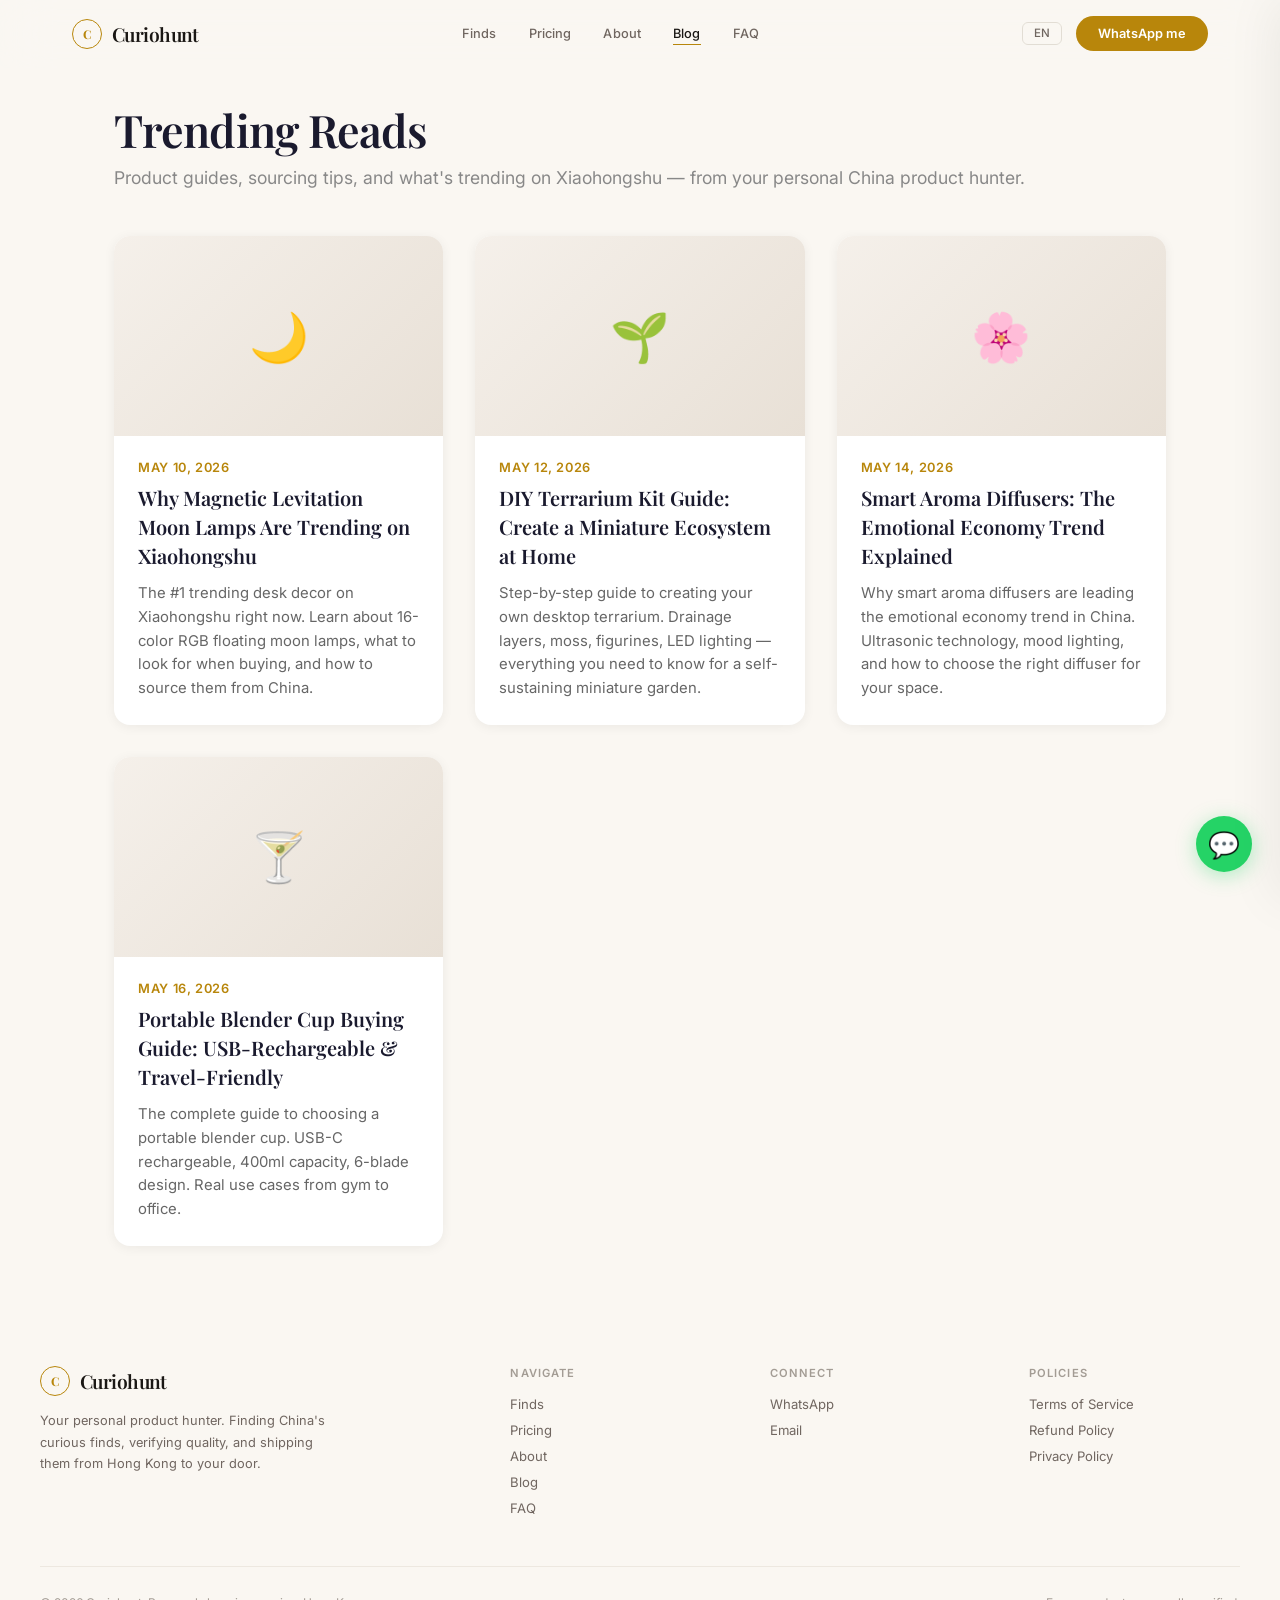
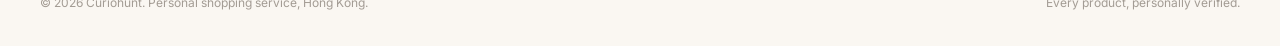
==== blog/index.html @ 47d810d3 "Move blog listing to blog/index.html, fix 404 at blog/" ====
<!DOCTYPE html>
<html lang="en">
<head>
<meta charset="UTF-8">
<meta name="viewport" content="width=device-width, initial-scale=1.0">
<meta name="description" content="Curiohunt blog &mdash; trending China product guides, Xiaohongshu trends, sourcing tips, and DIY guides from your personal product hunter in Hong Kong.">
<meta name="keywords" content="China sourcing blog, Xiaohongshu trends, product sourcing guide, China wholesale tips">
<meta property="og:title" content="Blog &mdash; Curiohunt | China Product Sourcing Guides &amp; Trends">
<meta property="og:description" content="Product guides, sourcing tips, and trending Xiaohongshu finds from your personal China product hunter.">
<meta property="og:url" content="https://hkshop.gamewayz.com/blog/">
<meta property="og:type" content="website">
<link rel="canonical" href="https://hkshop.gamewayz.com/blog/">
<title>Blog &mdash; China Product Sourcing Guides &amp; Xiaohongshu Trends</title>
<link rel="preconnect" href="https://fonts.googleapis.com">
<link href="https://fonts.googleapis.com/css2?family=Inter:wght@300;400;500;600;700&family=Playfair+Display:ital,wght@0,400;0,500;0,600;0,700;1,400;1,500&display=swap" rel="stylesheet">
<link rel="stylesheet" href="../css/style.css">
<style>
.blog-index { max-width: 1100px; margin: 0 auto; padding: 100px 24px 60px; }
.blog-index h1 { font-family: 'Playfair Display', serif; font-size: 2.8rem; font-weight: 600; color: #1a1a2e; margin-bottom: 0.5rem; letter-spacing: -0.02em; }
.blog-index .subtitle { color: #888; font-size: 1.1rem; margin-bottom: 3rem; }
.blog-grid { display: grid; grid-template-columns: repeat(auto-fill, minmax(320px, 1fr)); gap: 32px; }
.blog-card { background: #fff; border-radius: 16px; overflow: hidden; box-shadow: 0 2px 12px rgba(0,0,0,0.06); transition: transform 0.2s, box-shadow 0.2s; }
.blog-card:hover { transform: translateY(-4px); box-shadow: 0 8px 24px rgba(0,0,0,0.1); }
.blog-card-img { width: 100%; height: 200px; background: linear-gradient(135deg, #f5f0ea 0%, #e8e0d6 100%); display: flex; align-items: center; justify-content: center; color: #b8860b; font-size: 3rem; }
.blog-card-body { padding: 24px; }
.blog-card-date { font-size: 0.8rem; color: #b8860b; font-weight: 600; text-transform: uppercase; letter-spacing: 0.05em; margin-bottom: 8px; }
.blog-card h2 { margin: 0 0 12px; }
.blog-card h2 a { font-family: 'Playfair Display', serif; font-size: 1.25rem; font-weight: 600; color: #1a1a2e; text-decoration: none; line-height: 1.4; }
.blog-card h2 a:hover { color: #b8860b; }
.blog-card p { color: #666; font-size: 0.93rem; line-height: 1.6; margin: 0; }
@media (max-width: 600px) { .blog-index { padding: 80px 16px 40px; } .blog-index h1 { font-size: 2rem; } }
</style>
</head>
<body>

<nav id="nav" data-active="blog"></nav>

<a href="https://wa.me/85212345678?text=Hi%20I%20saw%20Curiohunt" class="float-wa" target="_blank" aria-label="WhatsApp">
  &#128172;
  <span class="wa-tooltip">Chat with me</span>
</a>

<section class="blog-index">
  <h1>Trending Reads</h1>
  <p class="subtitle">Product guides, sourcing tips, and what's trending on Xiaohongshu — from your personal China product hunter.</p>

  <div class="blog-grid">
    <article class="blog-card">
      <div class="blog-card-img">&#127769;</div>
      <div class="blog-card-body">
        <div class="blog-card-date">May 10, 2026</div>
        <h2><a href="trending-moon-lamp.html">Why Magnetic Levitation Moon Lamps Are Trending on Xiaohongshu</a></h2>
        <p>The #1 trending desk decor on Xiaohongshu right now. Learn about 16-color RGB floating moon lamps, what to look for when buying, and how to source them from China.</p>
      </div>
    </article>

    <article class="blog-card">
      <div class="blog-card-img">&#127793;</div>
      <div class="blog-card-body">
        <div class="blog-card-date">May 12, 2026</div>
        <h2><a href="diy-terrarium-guide.html">DIY Terrarium Kit Guide: Create a Miniature Ecosystem at Home</a></h2>
        <p>Step-by-step guide to creating your own desktop terrarium. Drainage layers, moss, figurines, LED lighting — everything you need to know for a self-sustaining miniature garden.</p>
      </div>
    </article>

    <article class="blog-card">
      <div class="blog-card-img">&#127800;</div>
      <div class="blog-card-body">
        <div class="blog-card-date">May 14, 2026</div>
        <h2><a href="aroma-diffuser.html">Smart Aroma Diffusers: The Emotional Economy Trend Explained</a></h2>
        <p>Why smart aroma diffusers are leading the emotional economy trend in China. Ultrasonic technology, mood lighting, and how to choose the right diffuser for your space.</p>
      </div>
    </article>

    <article class="blog-card">
      <div class="blog-card-img">&#127864;</div>
      <div class="blog-card-body">
        <div class="blog-card-date">May 16, 2026</div>
        <h2><a href="blender-cup-guide.html">Portable Blender Cup Buying Guide: USB-Rechargeable &amp; Travel-Friendly</a></h2>
        <p>The complete guide to choosing a portable blender cup. USB-C rechargeable, 400ml capacity, 6-blade design. Real use cases from gym to office.</p>
      </div>
    </article>
  </div>
</section>

<footer id="footer"></footer>

<div class="modal-overlay" id="modalOverlay"></div>
<div class="modal" id="modal">
  <div class="modal-header">
    <span style="font-size:0.78rem;color:var(--text-tertiary);font-weight:500" id="modalBreadcrumb">Product detail</span>
    <button class="modal-close" id="modalClose">&times;</button>
  </div>
  <div class="modal-body" id="modalBody"></div>
</div>

<script src="../js/data.js"></script>
<script src="../js/main.js"></script>
</body>
</html>
---- css/style.css ----
*,*::before,*::after{margin:0;padding:0;box-sizing:border-box}
:root{
  --bg:#faf7f2;--bg-card:#fff;--bg-warm:#f5f0e8;--bg-overlay:rgba(0,0,0,0.35);
  --text:#1a1714;--text-secondary:#706660;--text-tertiary:#a39c94;
  --accent:#b8860b;--accent-hover:#a0750a;--accent-light:#faf1e0;--accent-glow:rgba(184,134,11,0.08);
  --border:#e2ddd4;--border-light:#ede8e0;
  --shadow:0 2px 20px rgba(0,0,0,0.04);--shadow-lg:0 12px 48px rgba(0,0,0,0.06);--shadow-xl:0 24px 64px rgba(0,0,0,0.1);
  --radius:20px;--radius-sm:12px;--radius-xl:28px;
  --font-sans:'Inter',-apple-system,system-ui,sans-serif;
  --font-serif:'Playfair Display',Georgia,serif;
  --max-w:1200px;--nav-h:68px;
  --space-bg:#08081a;--space-bg2:#0d0d28;--space-accent:#e8d5a3;--space-glow:rgba(232,213,163,0.12);
}
html{scroll-behavior:smooth}
body{font-family:var(--font-sans);background:var(--bg);color:var(--text);-webkit-font-smoothing:antialiased;overflow-x:hidden}
::selection{background:var(--accent);color:#fff}
a{color:inherit;text-decoration:none}
img{display:block;max-width:100%;width:100%;height:100%;object-fit:cover}

/* ===== FADE-IN ===== */
.fade-in{opacity:0;transform:translateY(40px);transition:opacity 0.8s cubic-bezier(0.22,1,0.36,1),transform 0.8s cubic-bezier(0.22,1,0.36,1)}
.fade-in.visible{opacity:1;transform:translateY(0)}
.fade-in-d1{transition-delay:0.1s}.fade-in-d2{transition-delay:0.2s}.fade-in-d3{transition-delay:0.3s}.fade-in-d4{transition-delay:0.4s}

/* ===== FLOATING WHATSAPP ===== */
.float-wa{position:fixed;bottom:28px;right:28px;z-index:99;width:56px;height:56px;border-radius:50%;background:#25D366;color:#fff;display:flex;align-items:center;justify-content:center;font-size:1.6rem;box-shadow:0 4px 20px rgba(37,211,102,0.35);transition:all 0.3s;cursor:pointer;border:none}
.float-wa:hover{transform:scale(1.1);box-shadow:0 8px 32px rgba(37,211,102,0.45)}
.float-wa .wa-tooltip{position:absolute;right:64px;top:50%;transform:translateY(-50%);background:var(--text);color:#fff;font-size:0.72rem;font-weight:500;padding:8px 14px;border-radius:8px;white-space:nowrap;opacity:0;pointer-events:none;transition:all 0.3s}
.float-wa:hover .wa-tooltip{opacity:1}
@media(max-width:600px){.float-wa{bottom:16px;right:16px;width:48px;height:48px;font-size:1.3rem}}

/* ===== NAV ===== */
nav{position:fixed;top:0;left:0;right:0;height:var(--nav-h);z-index:100;background:rgba(250,247,242,0.85);backdrop-filter:blur(24px);-webkit-backdrop-filter:blur(24px);border-bottom:1px solid transparent;transition:border-color 0.3s,background 0.3s,box-shadow 0.3s}
nav.scrolled{background:rgba(250,247,242,0.96);border-color:var(--border-light);box-shadow:0 1px 20px rgba(0,0,0,0.03)}
.nav-inner{max-width:var(--max-w);margin:0 auto;display:flex;align-items:center;justify-content:space-between;height:100%;padding:0 32px}
.logo{display:flex;align-items:center;gap:10px;font-family:var(--font-serif);font-size:1.2rem;font-weight:600;letter-spacing:-0.03em}
.logo-mark{width:30px;height:30px;border:1.5px solid var(--accent);border-radius:50%;display:flex;align-items:center;justify-content:center;font-size:0.75rem;color:var(--accent);font-weight:700;flex-shrink:0;font-family:var(--font-serif);transition:transform 0.4s}
.logo:hover .logo-mark{transform:rotate(90deg)}
.nav-links{display:none;gap:32px}
.nav-links a{font-size:0.8rem;color:var(--text-secondary);transition:color 0.2s;font-weight:500;letter-spacing:0.01em;position:relative}
.nav-links a::after{content:'';position:absolute;bottom:-4px;left:0;width:0;height:1.5px;background:var(--accent);transition:width 0.3s}
.nav-links a:hover{color:var(--text)}.nav-links a:hover::after{width:100%}
.nav-links a.active{color:var(--text)}
.nav-links a.active::after{width:100%}
.nav-actions{display:flex;align-items:center;gap:10px}
.lang-btn{background:none;border:1px solid var(--border);color:var(--text-secondary);font-size:0.72rem;font-weight:500;padding:5px 11px;border-radius:6px;cursor:pointer;transition:all 0.2s;line-height:1;font-family:var(--font-sans)}
.lang-btn:hover{border-color:var(--accent);color:var(--accent)}
.nav-cta{background:var(--accent);color:#fff;font-size:0.8rem;font-weight:600;padding:10px 22px;border-radius:100px;transition:all 0.25s;white-space:nowrap}
.nav-cta:hover{background:var(--accent-hover);transform:translateY(-1px);box-shadow:0 4px 20px rgba(184,134,11,0.25)}
@media(min-width:768px){.nav-links{display:flex}.nav-actions{gap:14px}}

/* ===== SECTION SHARED ===== */
.section{padding:120px 32px}
.section-inner{max-width:var(--max-w);margin:0 auto}
.section-label{font-size:0.7rem;font-weight:500;letter-spacing:0.18em;text-transform:uppercase;color:var(--text-tertiary);margin-bottom:12px;position:relative;display:inline-block;padding-left:2px}
.section-label::before{content:'';display:inline-block;width:18px;height:1px;background:var(--accent);vertical-align:middle;margin-right:10px}
.section h2{font-family:var(--font-serif);font-size:clamp(1.6rem,3vw,2.6rem);font-weight:600;letter-spacing:-0.02em;line-height:1.12;margin-bottom:18px}
.section h2 em{font-style:italic;color:var(--accent)}
.section-desc{font-size:0.92rem;color:var(--text-secondary);line-height:1.7;max-width:540px;margin-bottom:48px}
@media(max-width:600px){.section{padding:60px 20px}}

/* ===== BTN ===== */
.btn-primary,.btn-outline,.btn-white,.btn-ghost{display:inline-flex;align-items:center;gap:8px;font-weight:600;padding:14px 32px;border-radius:100px;font-size:0.9rem;border:none;cursor:pointer;transition:all 0.3s;font-family:var(--font-sans)}
.btn-primary{background:var(--accent);color:#fff}
.btn-primary:hover{background:var(--accent-hover);transform:translateY(-2px);box-shadow:0 8px 28px rgba(184,134,11,0.3)}
.btn-outline{background:transparent;color:var(--text);border:1.5px solid var(--border)}
.btn-outline:hover{border-color:var(--text-secondary);background:rgba(0,0,0,0.02);transform:translateY(-2px)}
.btn-white{background:#fff;color:var(--text)}
.btn-white:hover{transform:translateY(-2px);box-shadow:0 8px 28px rgba(255,255,255,0.2)}
.btn-ghost{background:transparent;color:var(--space-accent);border:1.5px solid rgba(232,213,163,0.25)}
.btn-ghost:hover{background:rgba(232,213,163,0.06);border-color:var(--space-accent);transform:translateY(-2px)}
.btn-sm{padding:10px 20px;font-size:0.82rem}

/* ===== HERO ===== */
.hero{min-height:94vh;padding:calc(var(--nav-h) + 48px) 32px 0;display:flex;align-items:center;position:relative;overflow:hidden}
.hero::before{content:'';position:absolute;top:-30%;right:-20%;width:700px;height:700px;border-radius:50%;background:radial-gradient(circle,rgba(184,134,11,0.06),transparent 70%);pointer-events:none;animation:heroGlow 8s ease-in-out infinite alternate}
@keyframes heroGlow{0%{opacity:0.6;transform:scale(1)}100%{opacity:1;transform:scale(1.08)}}
.hero::after{content:'';position:absolute;bottom:-20%;left:-10%;width:500px;height:500px;border-radius:50%;background:radial-gradient(circle,rgba(100,80,200,0.03),transparent 70%);pointer-events:none;animation:heroGlow2 10s ease-in-out infinite alternate}
@keyframes heroGlow2{0%{opacity:0.4;transform:scale(1)}100%{opacity:0.8;transform:scale(1.1)}}
.hero-inner{max-width:var(--max-w);margin:0 auto;width:100%;display:grid;grid-template-columns:1.1fr 1fr;gap:64px;align-items:center;position:relative;z-index:1}
.hero-content h1{font-family:var(--font-serif);font-size:clamp(2.2rem,5vw,4.2rem);font-weight:700;line-height:1.02;letter-spacing:-0.03em;margin-bottom:24px}
.hero-content h1 em{font-style:italic;color:var(--accent)}
.hero-desc{font-size:1.05rem;color:var(--text-secondary);line-height:1.8;max-width:480px;margin-bottom:32px}
.hero-ctas{display:flex;gap:12px;flex-wrap:wrap;margin-bottom:32px}
.hero-badges{display:flex;gap:24px;flex-wrap:wrap}
.hero-badge-item{display:flex;align-items:center;gap:7px;font-size:0.78rem;color:var(--text-secondary);font-weight:500}
.hero-badge-item .check{width:18px;height:18px;border-radius:50%;background:var(--accent-light);display:flex;align-items:center;justify-content:center;font-size:0.5rem;color:var(--accent);flex-shrink:0}
.hero-visual{display:flex;justify-content:center;align-items:center;position:relative}
.hero-showcase{width:100%;max-width:480px;aspect-ratio:4/5;border-radius:var(--radius-xl);background:linear-gradient(145deg,#f0eae0,#e4dcd0);position:relative;overflow:hidden;box-shadow:var(--shadow-xl)}
.hero-showcase-bg{position:absolute;inset:0;background:radial-gradient(ellipse at 30% 30%,rgba(184,134,11,0.06),transparent 60%),radial-gradient(ellipse at 70% 80%,rgba(184,134,11,0.03),transparent 50%);pointer-events:none}
.hero-showcase-spotlight{position:absolute;top:50%;left:50%;transform:translate(-50%,-50%);width:180px;height:180px;border-radius:50%;border:1.5px solid rgba(184,134,11,0.12);display:flex;align-items:center;justify-content:center;font-size:4rem;background:rgba(255,255,255,0.5);backdrop-filter:blur(4px);animation:float 6s ease-in-out infinite}
.hero-showcase-spotlight-inner{width:70%;height:70%;border-radius:50%;border:1px solid rgba(184,134,11,0.08);display:flex;align-items:center;justify-content:center;font-size:2rem}
@keyframes float{0%,100%{transform:translate(-50%,-50%) translateY(0)}50%{transform:translate(-50%,-50%) translateY(-12px)}}
.hero-float-card{position:absolute;background:rgba(255,255,255,0.88);backdrop-filter:blur(12px);border-radius:var(--radius-sm);padding:12px 16px;box-shadow:0 8px 32px rgba(0,0,0,0.06);display:flex;align-items:center;gap:10px;animation:floatCard 7s ease-in-out infinite;font-size:0.75rem;font-weight:500}
.hero-float-card .fc-icon{font-size:1.2rem}
.hero-float-card-1{top:10%;right:6%;animation-delay:0s}
.hero-float-card-2{bottom:16%;left:4%;animation-delay:2.5s}
@keyframes floatCard{0%,100%{transform:translateY(0)}50%{transform:translateY(-8px)}}
.hero-showcase-ring-deco{position:absolute;top:-40px;right:-40px;width:200px;height:200px;border-radius:50%;border:1px solid rgba(184,134,11,0.06);pointer-events:none}
.hero-showcase-ring-deco-2{bottom:-30px;left:-30px;width:150px;height:150px;border-radius:50%;border:1px solid rgba(184,134,11,0.04);pointer-events:none}
@media(max-width:900px){.hero-inner{grid-template-columns:1fr;gap:48px}.hero-visual{order:-1;padding:10px 0}.hero-showcase{max-width:320px;aspect-ratio:1}.hero-float-card{display:none}}
@media(max-width:600px){.hero{padding:calc(var(--nav-h) + 24px) 20px 0;min-height:auto}.hero-showcase-spotlight{width:130px;height:130px;font-size:3rem}.hero-showcase-spotlight-inner{font-size:1.5rem}}

/* ===== TRUST STRIP ===== */
.trust-strip{background:var(--bg-warm);border-bottom:1px solid var(--border-light);padding:0 20px}
.trust-inner{max-width:var(--max-w);margin:0 auto;display:grid;grid-template-columns:repeat(4,1fr)}
.trust-item{padding:32px 20px;text-align:center;position:relative}
.trust-item+.trust-item{border-left:1px solid var(--border-light)}
.trust-item .t-icon{font-size:1.4rem;margin-bottom:8px;display:block}
.trust-item .t-text{font-size:0.78rem;color:var(--text-secondary);font-weight:500;line-height:1.4}
.trust-item .t-sub{font-size:0.7rem;color:var(--text-tertiary);margin-top:4px}
@media(max-width:600px){.trust-inner{grid-template-columns:repeat(2,1fr)}.trust-item:nth-child(3){border-left:none}.trust-item{padding:24px 14px}}

/* ===== FEATURED ===== */
.featured-section{padding:0;background:var(--bg)}
.featured-hero{display:grid;grid-template-columns:1.5fr 1fr;min-height:0}
.featured-visual{display:flex;align-items:center;justify-content:center;position:relative;overflow:hidden;background:var(--bg-warm)}
.featured-visual img{position:absolute;inset:0;width:100%;height:100%;object-fit:cover;transition:transform 0.8s}
.featured-hero:hover .featured-visual img{transform:scale(1.03)}
.featured-visual .sticker{position:absolute;top:24px;left:24px;background:var(--accent);color:#fff;font-size:0.62rem;font-weight:600;padding:6px 16px;border-radius:100px;letter-spacing:0.08em;text-transform:uppercase;z-index:2}
.featured-panel{background:var(--bg-card);padding:56px 48px;display:flex;flex-direction:column;justify-content:center;box-shadow:-4px 0 48px rgba(0,0,0,0.04);position:relative}
.featured-panel .featured-tags{display:flex;gap:6px;margin-bottom:16px;flex-wrap:wrap}
.featured-panel .featured-tag{font-size:0.65rem;font-weight:500;padding:3px 14px;border-radius:100px;background:var(--accent-light);color:var(--accent)}
.featured-panel h3{font-family:var(--font-serif);font-size:clamp(1.4rem,2.5vw,2rem);font-weight:600;margin-bottom:10px;line-height:1.2}
.featured-panel .fp-price{font-size:1.05rem;font-weight:600;color:var(--accent);margin-bottom:18px;display:block}
.featured-panel .fp-desc{font-size:0.9rem;color:var(--text-secondary);line-height:1.8;margin-bottom:22px}
.featured-panel .fp-specs{list-style:none;margin-bottom:28px}
.featured-panel .fp-specs li{padding:10px 0;border-bottom:1px solid var(--border-light);display:flex;font-size:0.82rem}
.featured-panel .fp-specs li span:first-child{color:var(--text-tertiary);width:90px;flex-shrink:0}
.featured-panel .fp-specs li span:last-child{font-weight:500}
@media(max-width:900px){.featured-hero{grid-template-columns:1fr;min-height:auto}.featured-visual{min-height:320px}.featured-panel{padding:36px 24px;box-shadow:none}.featured-panel .btn-primary{align-self:flex-start}}

/* ===== PRODUCTS ===== */
.gallery-header{display:flex;justify-content:space-between;align-items:flex-end;flex-wrap:wrap;gap:16px;margin-bottom:36px}
.tag-filters{display:flex;gap:8px;margin-bottom:36px;flex-wrap:wrap}
.tag-filter{padding:7px 20px;border-radius:100px;font-size:0.78rem;font-weight:500;border:1.5px solid var(--border);background:var(--bg-card);color:var(--text-secondary);cursor:pointer;transition:all 0.25s;font-family:var(--font-sans)}
.tag-filter:hover{border-color:var(--accent);color:var(--accent)}
.tag-filter.active{background:var(--accent);color:#fff;border-color:var(--accent);box-shadow:0 4px 12px rgba(184,134,11,0.2)}
.prod-grid{display:grid;grid-template-columns:repeat(3,1fr);gap:24px}
@media(max-width:1024px){.prod-grid{grid-template-columns:repeat(2,1fr)}}
@media(max-width:600px){.prod-grid{grid-template-columns:1fr}}
.prod-card{background:var(--bg-card);border-radius:var(--radius-sm);overflow:hidden;cursor:pointer;border:1px solid var(--border-light);transition:all 0.5s cubic-bezier(0.22,1,0.36,1);position:relative}
.prod-card:hover{transform:translateY(-8px);box-shadow:var(--shadow-lg);border-color:var(--border)}
.prod-card.featured-card{grid-row:span 2}
.prod-card.featured-card .prod-visual{height:420px}
.prod-visual{height:230px;display:flex;align-items:center;justify-content:center;position:relative;overflow:hidden;background:var(--bg-warm)}
.prod-visual img{position:absolute;inset:0;width:100%;height:100%;object-fit:cover;transition:transform 0.7s}
.prod-card:hover .prod-visual img{transform:scale(1.08)}
.prod-visual .prod-badge{position:absolute;top:12px;left:12px;font-size:0.6rem;font-weight:500;padding:3px 12px;border-radius:100px;background:rgba(255,255,255,0.9);color:var(--text-secondary);z-index:2;box-shadow:0 2px 8px rgba(0,0,0,0.06)}
.prod-card.featured-card .prod-visual .prod-badge{background:rgba(255,255,255,0.95);color:var(--accent);font-weight:600}
.prod-info{padding:20px}
.prod-info h3{font-size:0.95rem;font-weight:600;margin-bottom:5px;line-height:1.3}
.prod-info p{font-size:0.78rem;color:var(--text-secondary);display:-webkit-box;-webkit-line-clamp:2;-webkit-box-orient:vertical;overflow:hidden;line-height:1.5}
.prod-foot{display:flex;justify-content:space-between;align-items:center;margin-top:14px;padding-top:14px;border-top:1px solid var(--border-light)}
.prod-foot .price{font-size:0.85rem;font-weight:600;color:var(--accent)}
.prod-foot .arrow{color:var(--text-tertiary);font-size:0.7rem;transition:all 0.4s}
.prod-card:hover .prod-foot .arrow{transform:translateX(8px);color:var(--accent)}

/* ===== COSMIC ===== */
.cosmic-section{background:linear-gradient(160deg,var(--space-bg),#0a0a22,var(--space-bg2));position:relative;overflow:hidden;padding:120px 32px}
.cosmic-section::before{content:'';position:absolute;top:0;left:0;right:0;height:1px;background:linear-gradient(to right,transparent,rgba(232,213,163,0.15),transparent)}
.cosmic-section .section-inner{position:relative;z-index:2}
.cosmic-section .section-label{color:var(--space-accent);opacity:0.7}
.cosmic-section .section-label::before{background:var(--space-accent)}
.cosmic-section h2{color:#fff}
.cosmic-section h2 em{color:var(--space-accent)}
.starfield{position:absolute;inset:0;overflow:hidden;pointer-events:none;z-index:0}
.star{position:absolute;border-radius:50%;background:#fff;animation:twinkle var(--d,4s) ease-in-out infinite alternate}
.star.s1{width:1px;height:1px;opacity:0.3}.star.s2{width:2px;height:2px;opacity:0.6}.star.s3{width:3px;height:3px;opacity:0.8}
@keyframes twinkle{0%{opacity:0.15}100%{opacity:0.95}}
.shooting-star{position:absolute;width:80px;height:1px;background:linear-gradient(to right,transparent,rgba(232,213,163,0.6));transform:rotate(-30deg);animation:shoot 6s ease-in-out infinite;opacity:0;z-index:1}
.shooting-star:nth-child(2){top:20%;left:60%;animation-delay:3s;width:60px}
@keyframes shoot{0%{opacity:0;transform:rotate(-30deg) translateX(0)}5%{opacity:1}15%{opacity:1;transform:rotate(-30deg) translateX(200px)}20%{opacity:0}100%{opacity:0}}
.nebula{position:absolute;border-radius:50%;filter:blur(80px);pointer-events:none;z-index:0}
.nebula-1{top:-8%;left:-5%;width:500px;height:500px;background:rgba(184,134,11,0.04);animation:nebulaDrift 25s ease-in-out infinite alternate}
.nebula-2{bottom:-12%;right:-8%;width:400px;height:400px;background:rgba(100,80,200,0.04);animation:nebulaDrift 30s ease-in-out infinite alternate-reverse}
@keyframes nebulaDrift{0%{transform:translate(0,0)}100%{transform:translate(50px,30px)}}
.cosmic-track{position:relative;max-width:960px;margin:0 auto;padding:50px 0}
.cosmic-track:empty{padding:0;min-height:0}
.cosmic-svg{position:absolute;top:0;left:0;width:100%;height:100%;pointer-events:none;z-index:1}
.cosmic-svg path{stroke:var(--space-accent);stroke-width:1.2;fill:none;opacity:0.15;stroke-dasharray:6 8;stroke-linecap:round}
.cosmic-svg path.active{opacity:0.35;stroke-dasharray:2 0;animation:pathGlow 3s ease-in-out infinite}
@keyframes pathGlow{0%,100%{opacity:0.25}50%{opacity:0.5}}
.cosmic-steps{display:flex;justify-content:space-between;position:relative;z-index:2}
.cosmic-step{display:flex;flex-direction:column;align-items:center;width:140px;text-align:center;position:relative}
.cosmic-star{width:60px;height:60px;border-radius:50%;background:rgba(232,213,163,0.06);border:1.5px solid rgba(232,213,163,0.2);display:flex;align-items:center;justify-content:center;font-family:var(--font-serif);font-size:1.1rem;font-weight:600;color:var(--space-accent);position:relative;transition:all 0.5s;animation:pulseStar 5s ease-in-out infinite}
.cosmic-star-glow{position:absolute;inset:-4px;border-radius:50%;background:radial-gradient(circle,rgba(232,213,163,0.06),transparent 70%);opacity:0;transition:opacity 0.4s}
.cosmic-step:hover .cosmic-star-glow{opacity:1}
.cosmic-step:nth-child(2) .cosmic-star{animation-delay:0.5s}
.cosmic-step:nth-child(3) .cosmic-star{animation-delay:1s}
.cosmic-step:nth-child(4) .cosmic-star{animation-delay:1.5s}
.cosmic-step:nth-child(5) .cosmic-star{animation-delay:2s}
@keyframes pulseStar{0%,100%{box-shadow:0 0 8px rgba(232,213,163,0.08)}50%{box-shadow:0 0 24px rgba(232,213,163,0.15),0 0 50px rgba(232,213,163,0.04)}}
.cosmic-star-inner{width:36px;height:36px;border-radius:50%;background:rgba(232,213,163,0.08);display:flex;align-items:center;justify-content:center;font-size:0.9rem}
.cosmic-step .cs-title{font-size:0.8rem;font-weight:600;color:#fff;margin-top:16px;margin-bottom:5px}
.cosmic-step .cs-desc{font-size:0.7rem;color:rgba(255,255,255,0.35);line-height:1.5;max-width:120px}
.cosmic-step:hover .cosmic-star{transform:scale(1.15);border-color:var(--space-accent);box-shadow:0 0 30px rgba(232,213,163,0.15)}
@media(max-width:768px){.cosmic-steps{flex-direction:column;align-items:flex-start;gap:28px;padding-left:20px}.cosmic-svg{display:none}.cosmic-step{width:100%;flex-direction:row;gap:18px;text-align:left}.cosmic-step .cs-desc{max-width:100%}.cosmic-track{padding:30px 0}.cosmic-star{width:48px;height:48px;flex-shrink:0}.cosmic-star-inner{width:30px;height:30px}}

/* ===== HUNTER ===== */
.hunter-section{background:var(--bg-warm)}
.hunter-grid{display:grid;grid-template-columns:0.9fr 1.1fr;gap:56px;align-items:center}
.hunter-visual-wrap{position:relative}
.hunter-avatar{width:100%;aspect-ratio:1;border-radius:var(--radius-xl);background:linear-gradient(145deg,#e8e0d4,#d8cebe);display:flex;align-items:center;justify-content:center;font-size:6rem;box-shadow:var(--shadow-lg);position:relative;overflow:hidden}
.hunter-avatar::after{content:'';position:absolute;inset:0;background:linear-gradient(to top,rgba(0,0,0,0.04),transparent 50%);pointer-events:none}
.hunter-avatar-deco{position:absolute;top:-16px;right:-16px;width:80px;height:80px;border:1.5px solid var(--accent);border-radius:50%;opacity:0.15;pointer-events:none}
.hunter-info h3{font-family:var(--font-serif);font-size:1.7rem;font-weight:600;margin-bottom:6px}
.hunter-role{font-size:0.8rem;color:var(--accent);font-weight:500;margin-bottom:18px;display:block;letter-spacing:0.03em}
.hunter-info p{font-size:0.88rem;color:var(--text-secondary);line-height:1.8;margin-bottom:16px}
.hunter-stats{display:grid;grid-template-columns:repeat(3,1fr);gap:16px;margin-top:28px}
.hunter-stat{text-align:center;padding:20px 14px;background:var(--bg-card);border-radius:var(--radius-sm);border:1px solid var(--border-light);transition:all 0.3s}
.hunter-stat:hover{transform:translateY(-3px);box-shadow:var(--shadow)}
.hunter-stat strong{font-family:var(--font-serif);font-size:1.3rem;color:var(--accent);display:block;margin-bottom:4px}
.hunter-stat span{font-size:0.7rem;color:var(--text-tertiary)}
@media(max-width:768px){.hunter-grid{grid-template-columns:1fr;gap:40px}.hunter-avatar{max-width:240px;margin:0 auto;font-size:4.5rem}.hunter-avatar-deco{display:none}}

/* ===== EARLY BIRDS ===== */
.early-grid{display:grid;grid-template-columns:repeat(3,1fr);gap:24px}
.early-grid:empty{display:none}
@media(max-width:768px){.early-grid{grid-template-columns:1fr}}
.early-card{background:var(--bg-card);border-radius:var(--radius-sm);padding:32px 28px;border:1px solid var(--border-light);text-align:center;transition:all 0.3s}
.early-card:hover{transform:translateY(-3px);box-shadow:var(--shadow-lg)}
.early-card .early-icon{font-size:2rem;margin-bottom:14px;display:block}
.early-card h4{font-family:var(--font-serif);font-size:1.1rem;font-weight:600;margin-bottom:8px}
.early-card p{font-size:0.82rem;color:var(--text-secondary);line-height:1.6;margin-bottom:16px}
.early-card .btn-primary{width:100%;justify-content:center;padding:12px 20px;font-size:0.82rem}

/* ===== DISPATCH ===== */
.dispatch-section{background:var(--bg-warm)}
.dispatch-soon{text-align:center;padding:40px 20px;background:var(--bg-card);border-radius:var(--radius-sm);border:1px dashed var(--border)}
.dispatch-soon .ds-icon{font-size:2.5rem;margin-bottom:12px;display:block}
.dispatch-soon h4{font-size:1rem;font-weight:600;margin-bottom:8px}
.dispatch-soon p{font-size:0.85rem;color:var(--text-secondary);line-height:1.6;max-width:400px;margin:0 auto}

/* ===== PRICING ===== */
.pricing-grid{display:grid;grid-template-columns:repeat(3,1fr);gap:24px;margin-top:16px}
.pricing-grid:empty{display:none}
@media(max-width:900px){.pricing-grid{grid-template-columns:1fr;max-width:480px;margin-left:auto;margin-right:auto}}
.pricing-card{background:var(--bg-card);border-radius:var(--radius);padding:40px 32px;border:1px solid var(--border-light);position:relative;transition:all 0.4s}
.pricing-card:hover{transform:translateY(-6px);box-shadow:var(--shadow-xl)}
.pricing-card.featured{background:linear-gradient(145deg,#fff,#faf7f2);border-color:var(--accent);box-shadow:0 0 0 1px var(--accent),var(--shadow-lg)}
.pricing-card.featured .popular-badge{position:absolute;top:-13px;left:50%;transform:translateX(-50%);background:var(--accent);color:#fff;font-size:0.62rem;font-weight:600;padding:5px 18px;border-radius:100px;letter-spacing:0.06em;text-transform:uppercase}
.pricing-card h3{font-family:var(--font-serif);font-size:1.25rem;font-weight:600;margin-bottom:6px}
.pricing-card .price-amount{font-family:var(--font-serif);font-size:2rem;font-weight:700;color:var(--accent);margin:14px 0 2px}
.pricing-card .price-period{font-size:0.8rem;color:var(--text-tertiary);margin-bottom:16px}
.pricing-card .price-desc{font-size:0.82rem;color:var(--text-secondary);line-height:1.6;margin-bottom:20px}
.pricing-card .price-features{list-style:none;margin-bottom:24px}
.pricing-card .price-features li{padding:9px 0;border-bottom:1px solid var(--border-light);font-size:0.82rem;color:var(--text-secondary);display:flex;align-items:center;gap:10px}
.pricing-card .price-features li::before{content:"\2713";color:var(--accent);font-weight:700;font-size:0.9rem}
.pricing-card .price-features li:last-child{border-bottom:none}
.pricing-card .pricing-example{background:var(--bg-warm);border-radius:var(--radius-sm);padding:12px 16px;font-size:0.78rem;color:var(--text-secondary);line-height:1.5;margin-bottom:20px}
.pricing-card .pricing-example strong{color:var(--text)}
.pricing-card .btn-primary{width:100%;justify-content:center;padding:13px 24px;font-size:0.85rem}

/* ===== FAQ ===== */
.faq-list{max-width:720px;margin:0 auto}
.faq-list:empty{display:none}
.faq-item{border-bottom:1px solid var(--border-light);padding:20px 0}
.faq-q{display:flex;justify-content:space-between;align-items:center;cursor:pointer;font-size:0.92rem;font-weight:500;gap:12px;user-select:none;transition:color 0.2s}
.faq-q:hover{color:var(--accent)}
.faq-q .arrow{font-size:0.7rem;color:var(--text-tertiary);transition:transform 0.35s;flex-shrink:0}
.faq-item.open .faq-q .arrow{transform:rotate(180deg);color:var(--accent)}
.faq-a{max-height:0;overflow:hidden;transition:max-height 0.4s ease;color:var(--text-secondary);font-size:0.85rem;line-height:1.7}
.faq-item.open .faq-a{max-height:300px;padding-top:16px}

/* ===== CTA ===== */
.cta-section{background:linear-gradient(145deg,var(--bg-warm),#f0eae0);text-align:center;border-top:1px solid var(--border-light);border-bottom:1px solid var(--border-light);position:relative;overflow:hidden}
.cta-section::before{content:'';position:absolute;top:-50%;left:50%;transform:translateX(-50%);width:600px;height:600px;border-radius:50%;background:radial-gradient(circle,rgba(184,134,11,0.04),transparent 60%);pointer-events:none}
.cta-section .section-inner{max-width:560px;position:relative;z-index:1}
.cta-section h2{margin-bottom:18px}
.cta-section .cta-desc{color:var(--text-secondary);margin-bottom:36px;font-size:0.92rem}
.cta-actions{display:flex;gap:14px;justify-content:center;flex-wrap:wrap}
.cta-note{font-size:0.78rem;color:var(--text-tertiary);margin-top:18px}

/* ===== FOOTER ===== */
footer{padding:60px 32px 36px;background:var(--bg)}
.footer-inner{max-width:var(--max-w);margin:0 auto}
.footer-main{display:grid;grid-template-columns:2fr 1fr 1fr 1fr;gap:48px;padding-bottom:40px;border-bottom:1px solid var(--border-light);margin-bottom:28px}
@media(max-width:768px){.footer-main{grid-template-columns:1fr 1fr;gap:36px}}
.footer-brand .logo{margin-bottom:14px;display:inline-flex}
.footer-brand p{font-size:0.8rem;color:var(--text-secondary);line-height:1.7;max-width:300px}
.footer-col h4{font-size:0.7rem;font-weight:600;letter-spacing:0.1em;text-transform:uppercase;color:var(--text-tertiary);margin-bottom:16px}
.footer-col a{display:block;font-size:0.82rem;color:var(--text-secondary);margin-bottom:10px;transition:color 0.2s}
.footer-col a:hover{color:var(--accent)}
.footer-bottom{display:flex;justify-content:space-between;align-items:center;flex-wrap:wrap;gap:12px;font-size:0.75rem;color:var(--text-tertiary)}

/* ===== LEGAL ===== */
.legal-content{max-width:720px;margin:0 auto;padding:20px 0}
.legal-content h2{font-family:var(--font-serif);font-size:1.5rem;font-weight:600;margin-bottom:20px}
.legal-content h3{font-size:1rem;font-weight:600;margin-top:24px;margin-bottom:8px}
.legal-content p{font-size:0.85rem;color:var(--text-secondary);line-height:1.7;margin-bottom:12px}
.legal-content ul{padding-left:20px;margin-bottom:12px}
.legal-content ul li{font-size:0.85rem;color:var(--text-secondary);line-height:1.7;margin-bottom:4px}

/* ===== MODAL ===== */
.modal-overlay{position:fixed;inset:0;z-index:200;background:var(--bg-overlay);opacity:0;pointer-events:none;transition:opacity 0.35s}
.modal-overlay.open{opacity:1;pointer-events:auto}
.modal{position:fixed;top:0;right:0;bottom:0;width:100%;max-width:820px;background:var(--bg);z-index:201;overflow-y:auto;transform:translateX(100%);transition:transform 0.5s cubic-bezier(0.22,1,0.36,1);box-shadow:-8px 0 48px rgba(0,0,0,0.06)}
.modal.open{transform:translateX(0)}
.modal-header{position:sticky;top:0;z-index:10;background:rgba(250,247,242,0.92);backdrop-filter:blur(12px);padding:14px 28px;display:flex;justify-content:space-between;align-items:center;border-bottom:1px solid var(--border-light)}
.modal-close{background:none;border:none;font-size:1.4rem;cursor:pointer;color:var(--text-secondary);padding:4px;line-height:1;transition:color 0.2s;width:36px;height:36px;display:flex;align-items:center;justify-content:center;border-radius:50%}
.modal-close:hover{color:var(--text);background:var(--border-light)}
.modal-body{padding:36px 28px 56px}
.modal-gallery{position:relative;margin-bottom:28px;border-radius:var(--radius-sm);overflow:hidden;background:var(--border-light)}
.modal-gallery-main{width:100%;aspect-ratio:16/10;display:flex;align-items:center;justify-content:center;position:relative;background:var(--bg-warm)}
.modal-gallery-main img{position:absolute;inset:0;width:100%;height:100%;object-fit:cover}
.modal-gallery-nav{position:absolute;top:50%;transform:translateY(-50%);width:36px;height:36px;border-radius:50%;border:none;background:rgba(255,255,255,0.9);backdrop-filter:blur(8px);color:var(--text);font-size:1rem;cursor:pointer;display:flex;align-items:center;justify-content:center;z-index:2;transition:all 0.2s;box-shadow:0 2px 8px rgba(0,0,0,0.06)}
.modal-gallery-nav:hover{background:#fff;box-shadow:0 4px 16px rgba(0,0,0,0.1)}
.modal-gallery-nav.prev{left:14px}.modal-gallery-nav.next{right:14px}
.modal-dots{position:absolute;bottom:14px;left:50%;transform:translateX(-50%);display:flex;gap:6px}
.modal-dot{width:6px;height:6px;border-radius:50%;background:rgba(255,255,255,0.5);border:none;cursor:pointer;transition:all 0.2s}
.modal-dot.active{background:#fff;width:20px;border-radius:3px}
.modal-body .detail-tags{display:flex;gap:6px;margin-bottom:12px;flex-wrap:wrap}
.modal-body .detail-tag{font-size:0.65rem;font-weight:500;padding:3px 12px;border-radius:100px;background:var(--accent-light);color:var(--accent)}
.modal-body .detail-title{font-family:var(--font-serif);font-size:clamp(1.25rem,2.2vw,1.7rem);font-weight:600;margin-bottom:8px}
.modal-body .detail-price{font-size:1rem;font-weight:600;color:var(--accent);margin-bottom:16px;display:block}
.modal-body .detail-desc{font-size:0.9rem;color:var(--text-secondary);line-height:1.8;margin-bottom:28px}
.modal-body .spec-title{font-size:0.72rem;font-weight:600;letter-spacing:0.08em;text-transform:uppercase;color:var(--text-tertiary);margin-bottom:12px}
.modal-body .spec-list{list-style:none;margin-bottom:28px}
.modal-body .spec-list li{padding:12px 0;border-bottom:1px solid var(--border-light);display:flex;justify-content:space-between;font-size:0.85rem}
.modal-body .spec-list li:last-child{border-bottom:none}
.modal-body .spec-label{color:var(--text-tertiary)}
.modal-body .spec-value{font-weight:500;text-align:right;max-width:55%}
.modal-body .detail-cta{display:flex;gap:14px;flex-wrap:wrap;padding-top:28px;border-top:1px solid var(--border-light)}
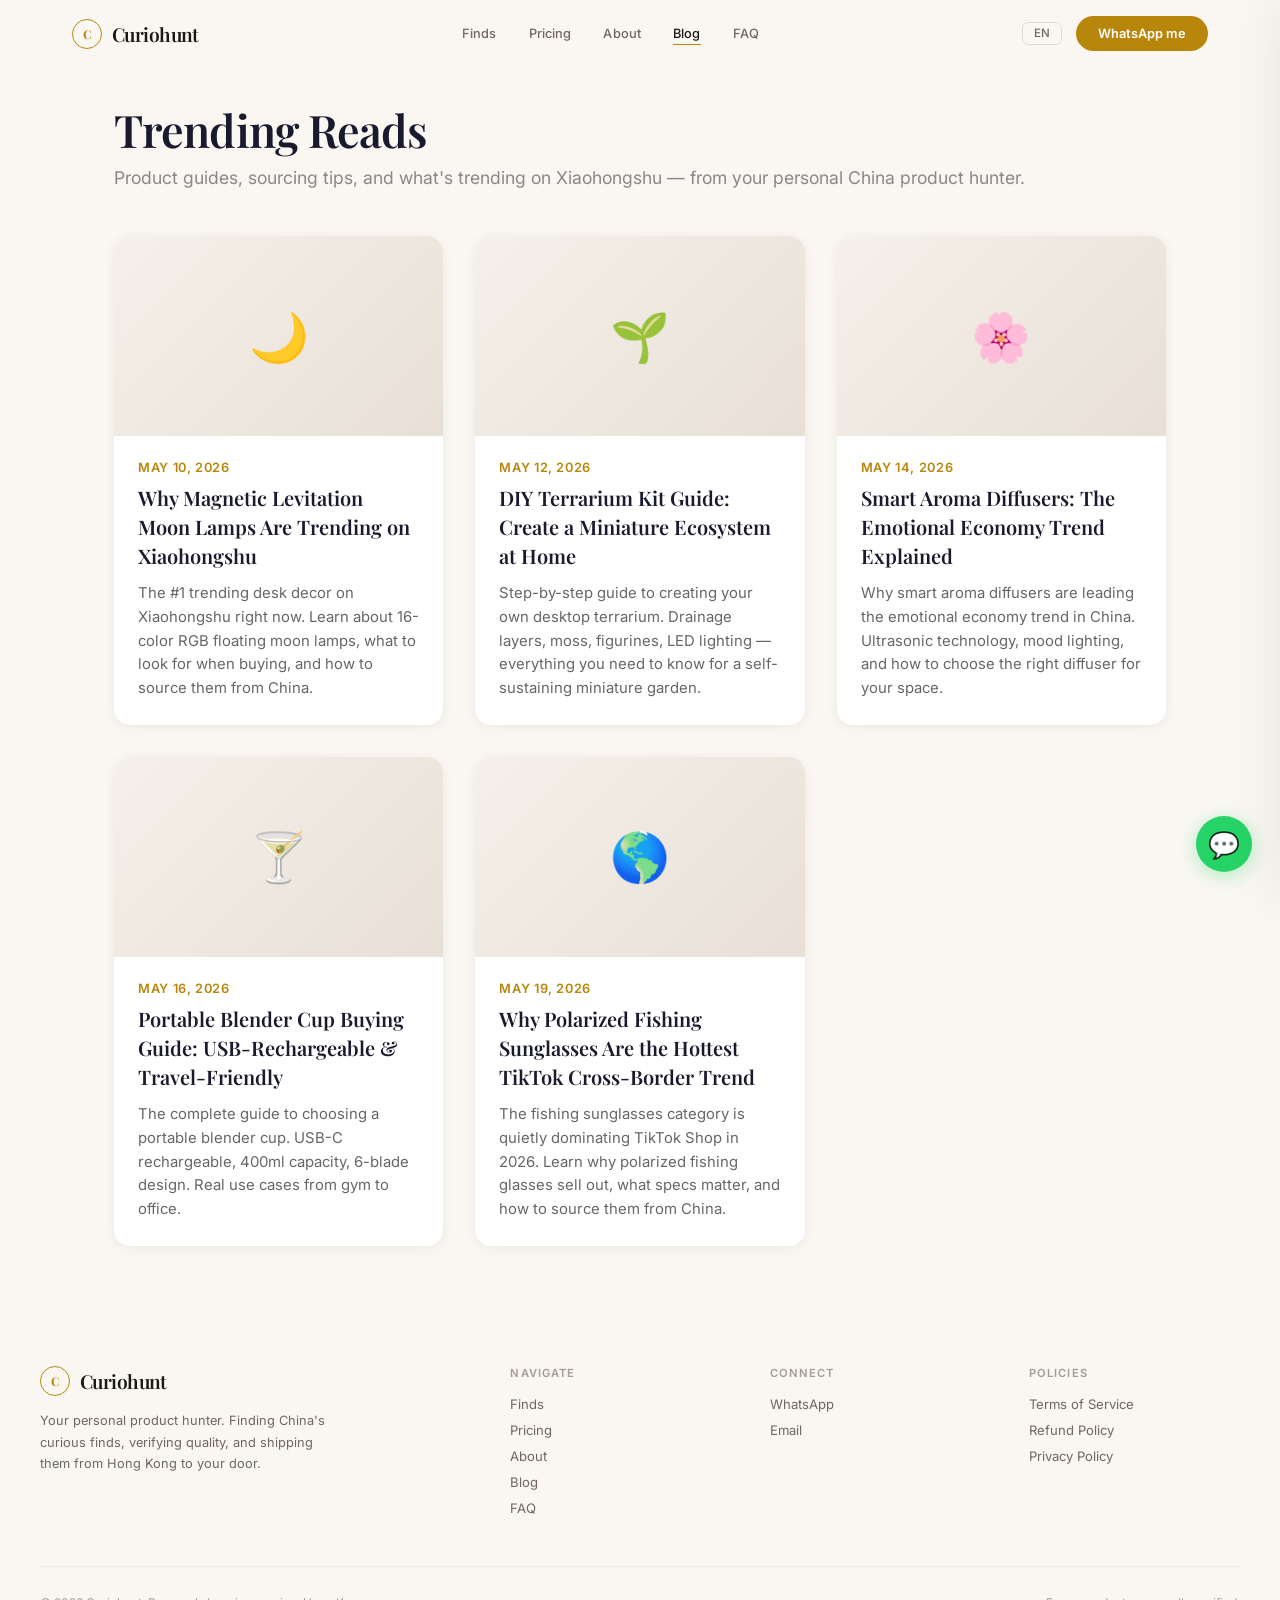
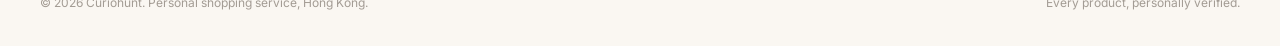
==== commit acf4fad8: "Add fishing sunglasses + aurora projector + TikTok blog article + ads.txt - 2 new products (fishing " ====
--- a/blog/index.html
+++ b/blog/index.html
@@ -80,6 +80,15 @@
         <p>The complete guide to choosing a portable blender cup. USB-C rechargeable, 400ml capacity, 6-blade design. Real use cases from gym to office.</p>
       </div>
     </article>
+
+    <article class="blog-card">
+      <div class="blog-card-img">&#127758;</div>
+      <div class="blog-card-body">
+        <div class="blog-card-date">May 19, 2026</div>
+        <h2><a href="fishing-sunglasses-guide.html">Why Polarized Fishing Sunglasses Are the Hottest TikTok Cross-Border Trend</a></h2>
+        <p>The fishing sunglasses category is quietly dominating TikTok Shop in 2026. Learn why polarized fishing glasses sell out, what specs matter, and how to source them from China.</p>
+      </div>
+    </article>
   </div>
 </section>
 
